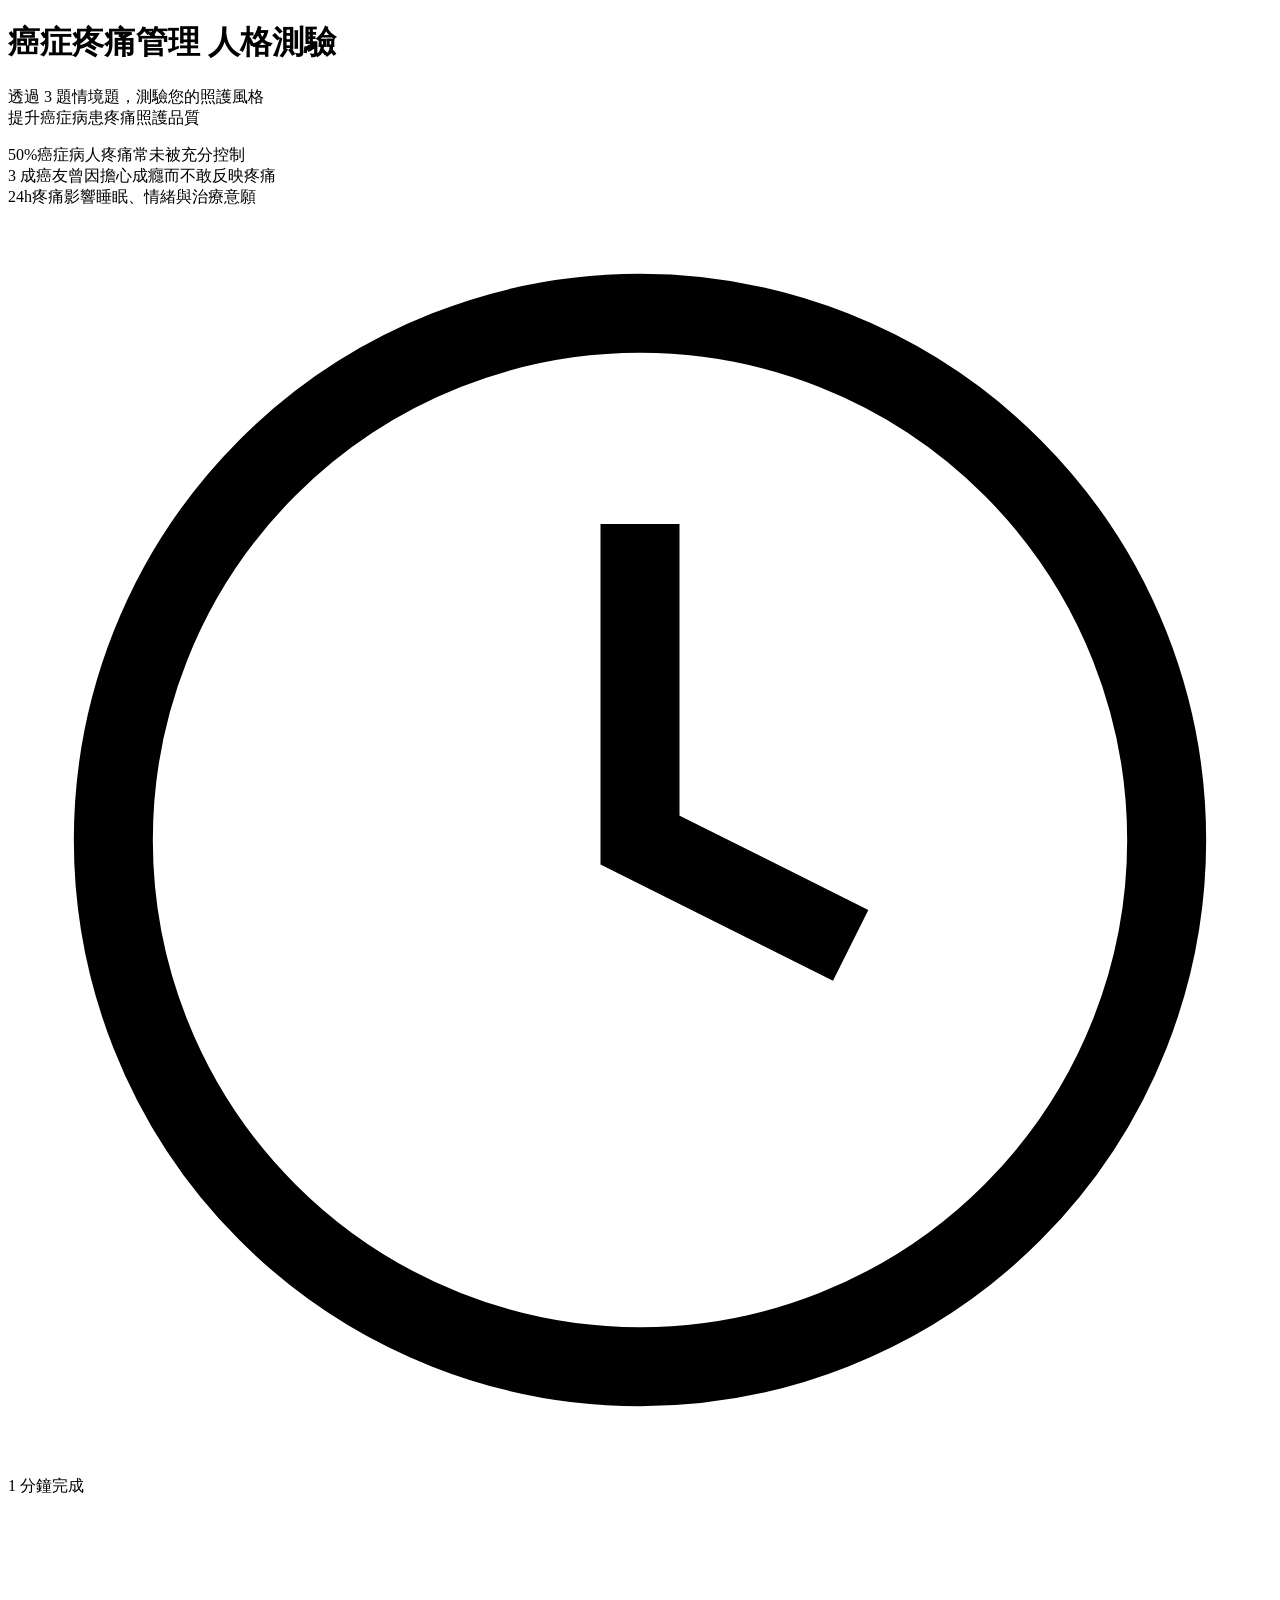
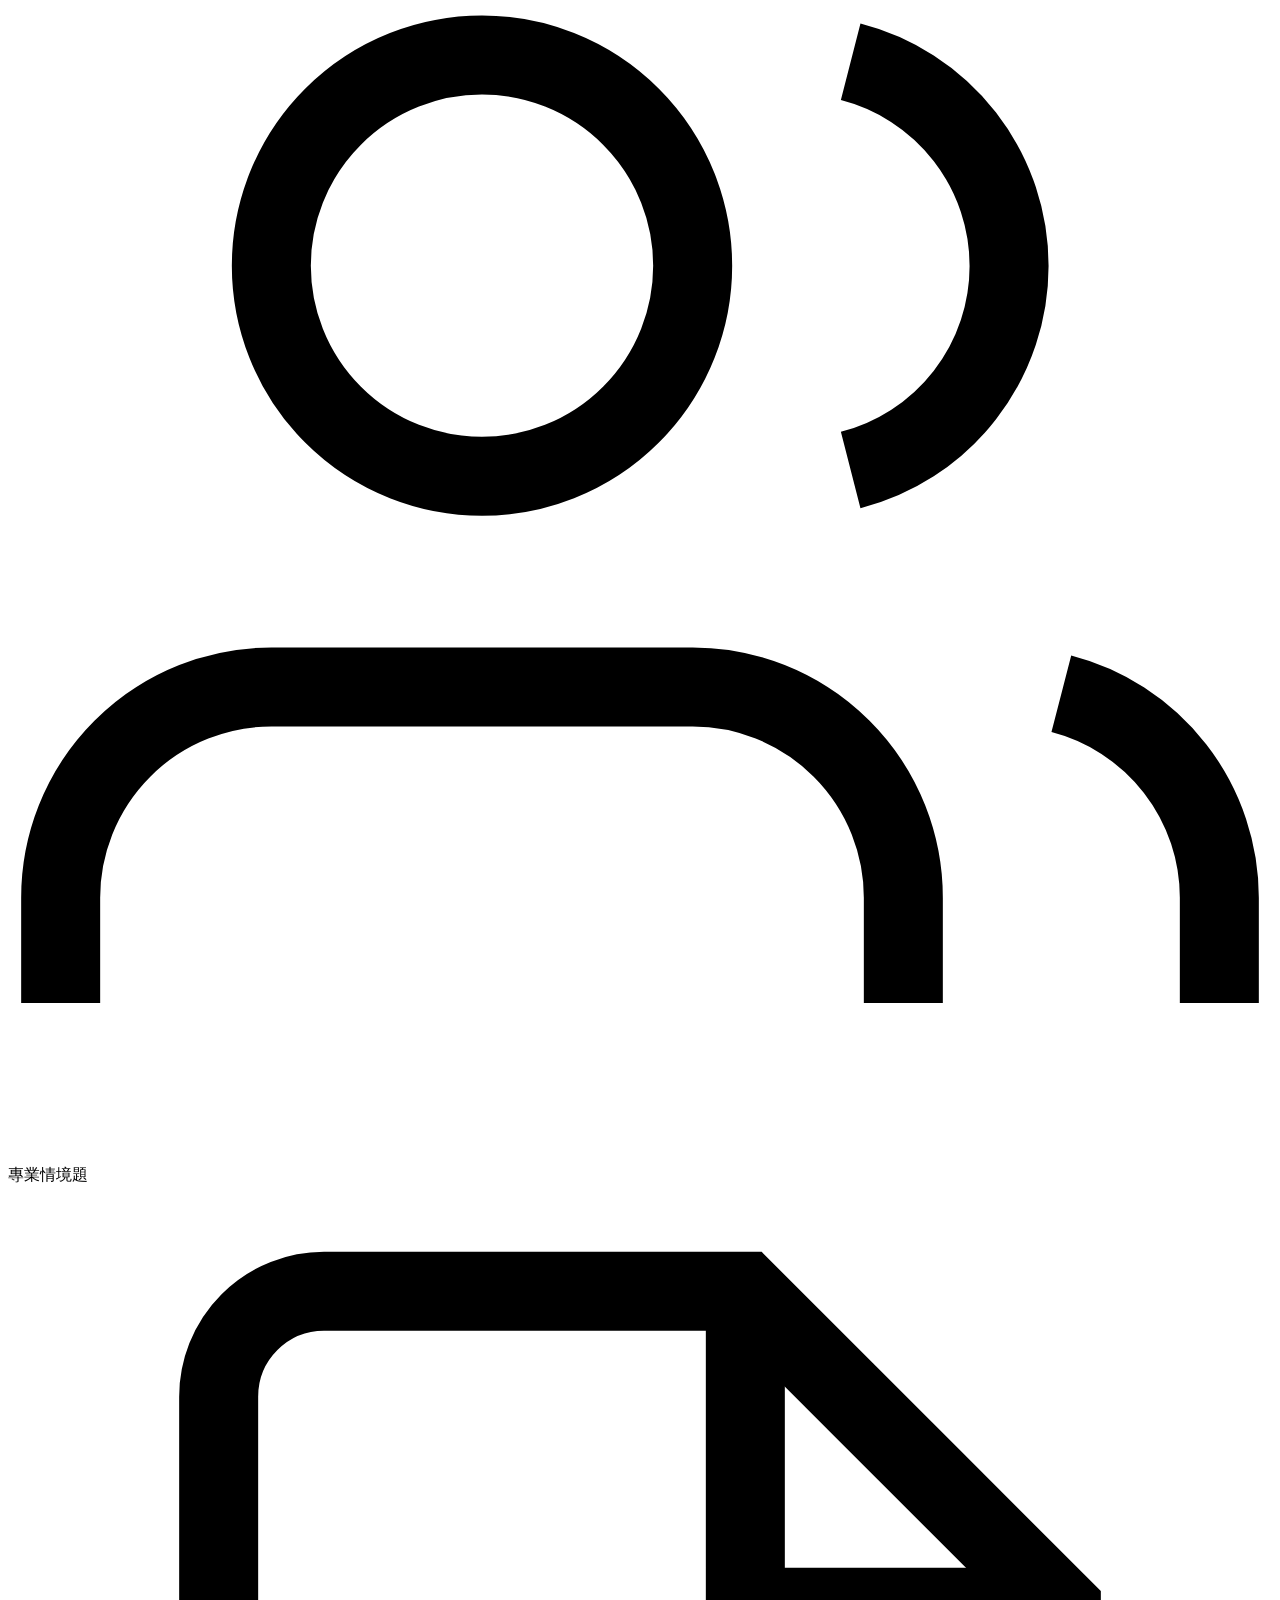
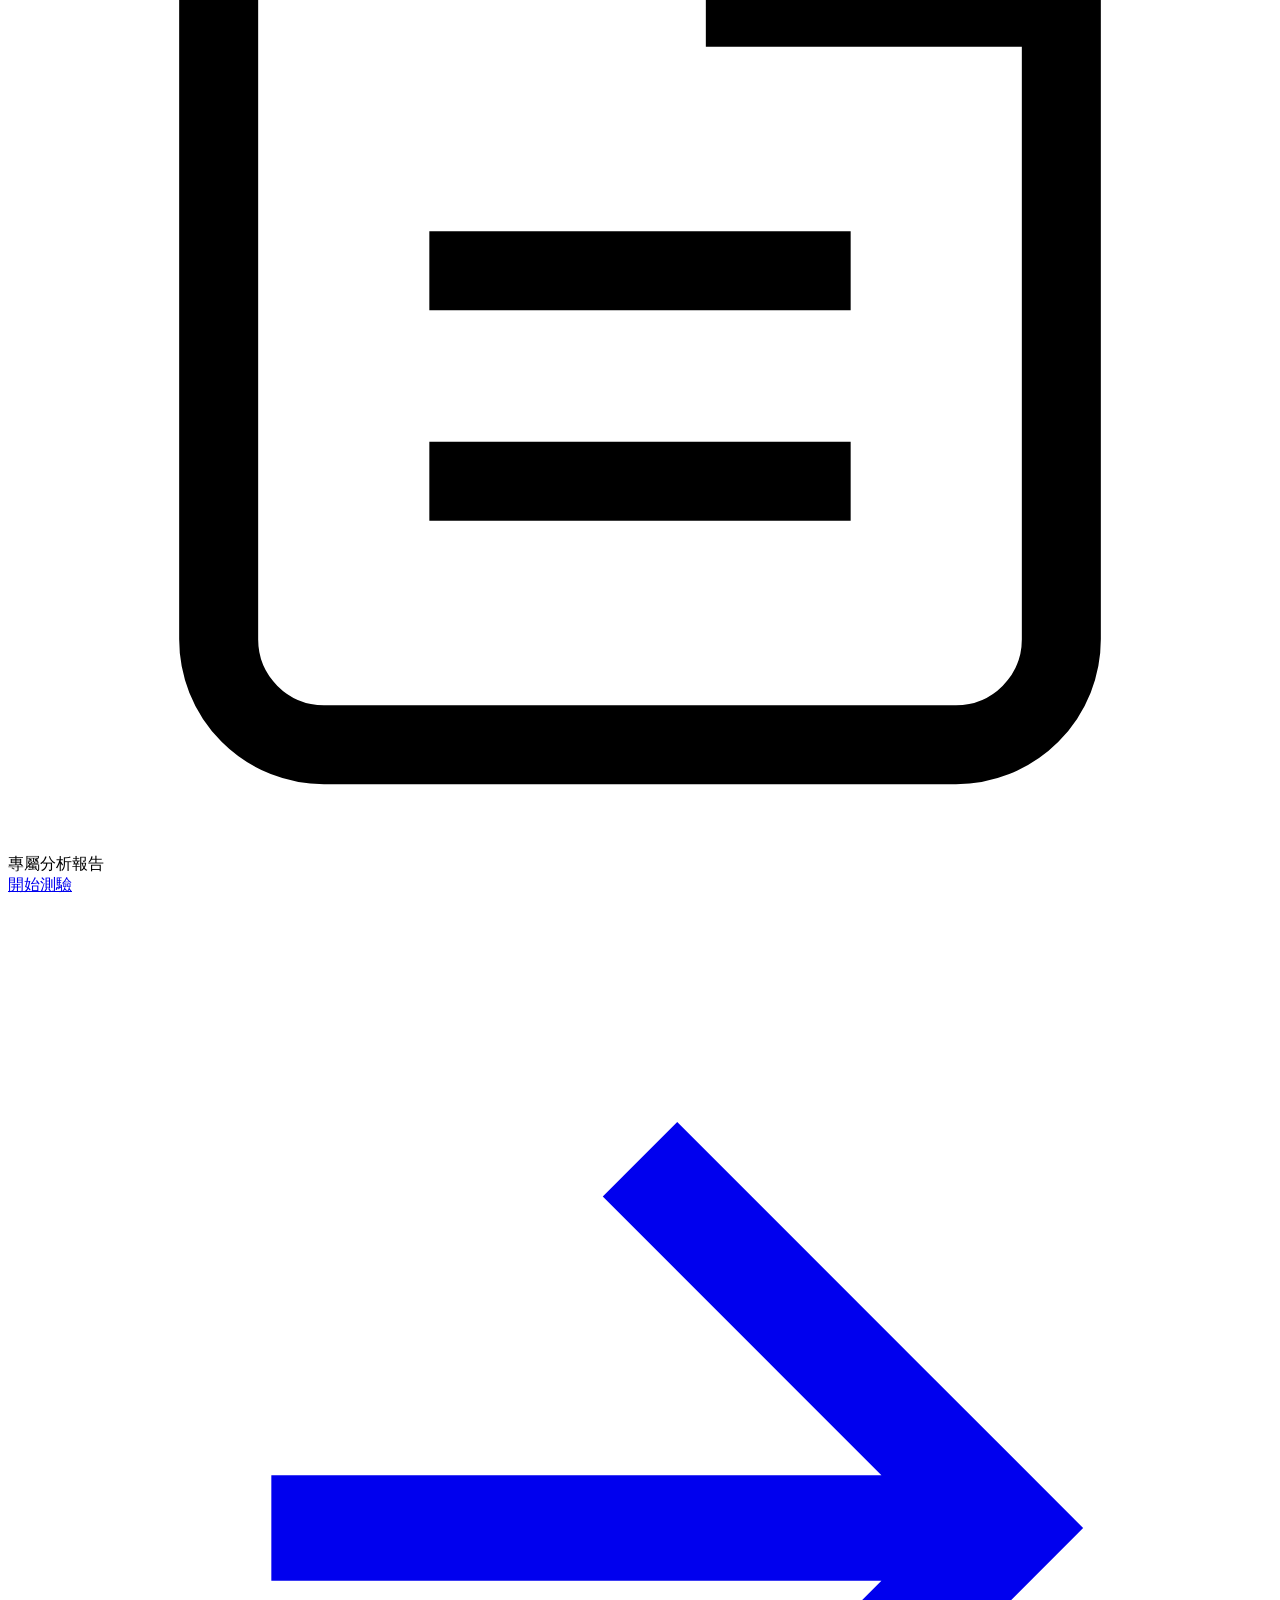
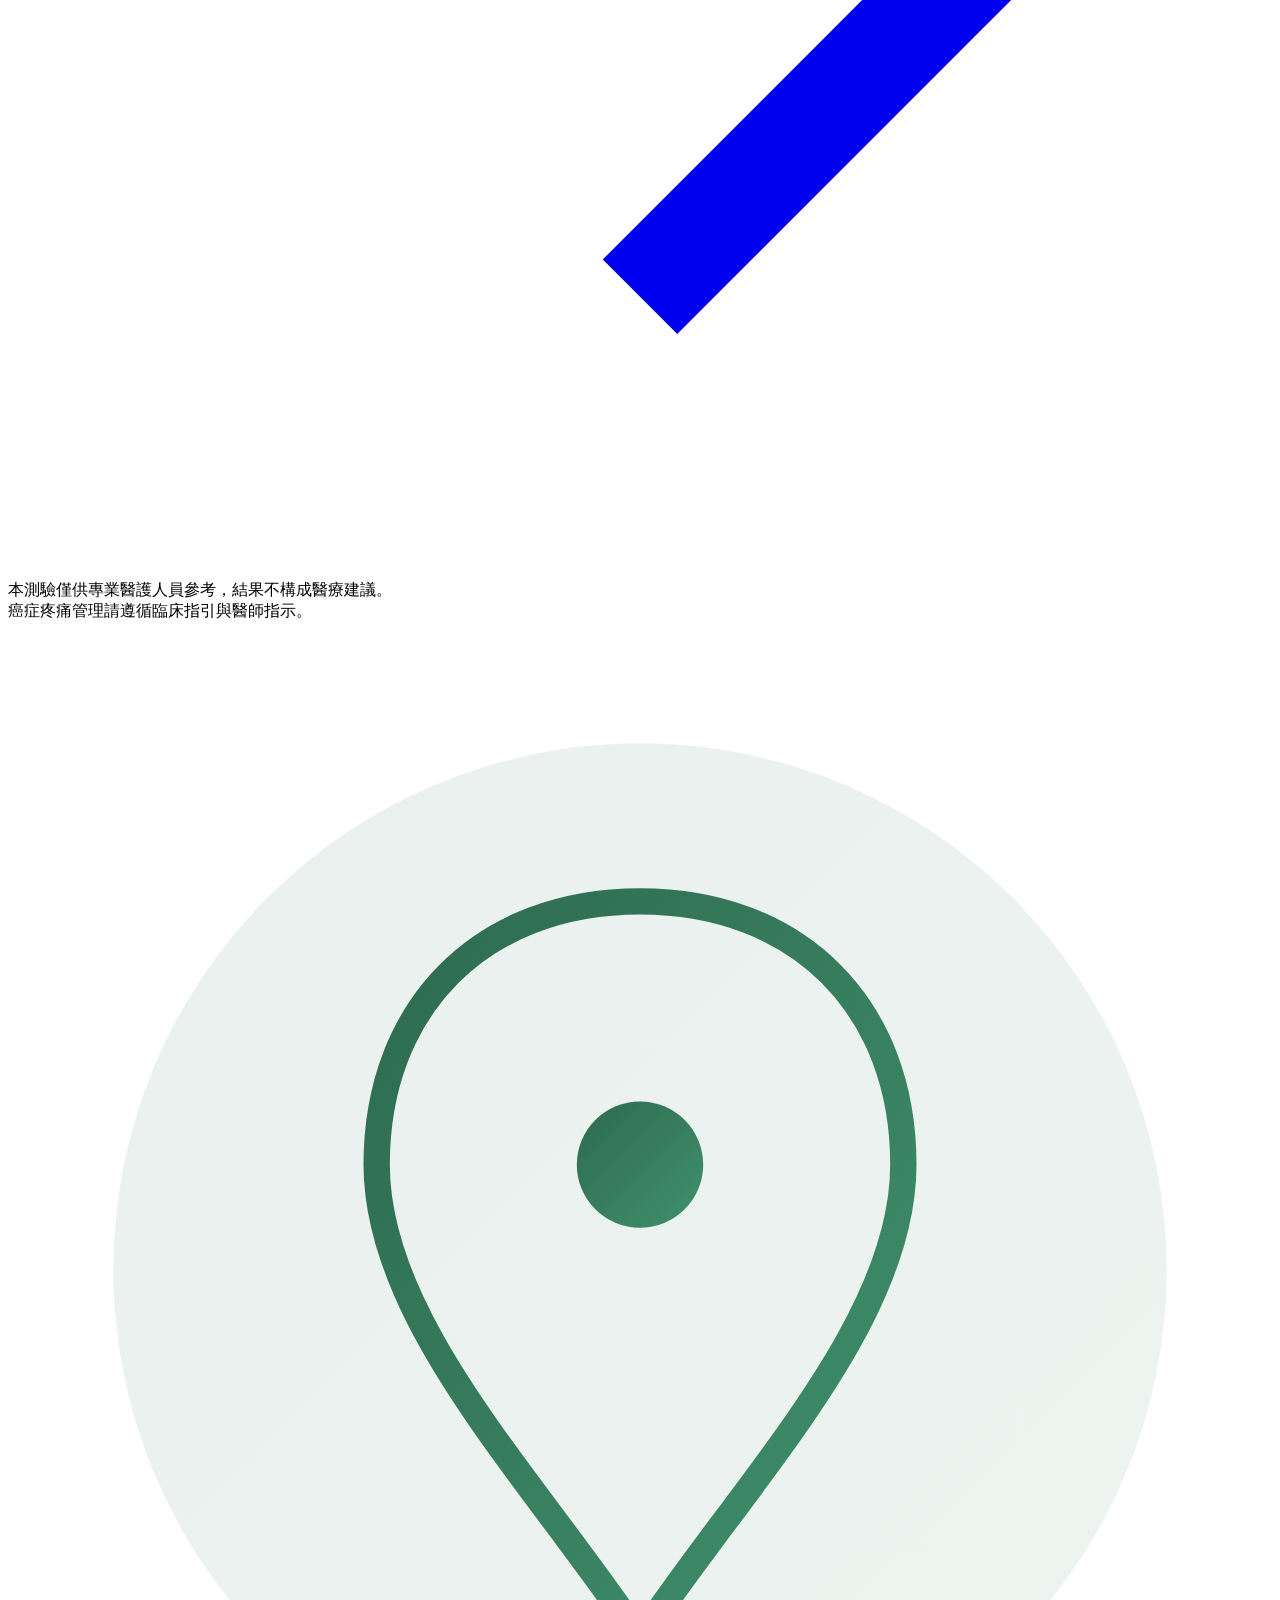
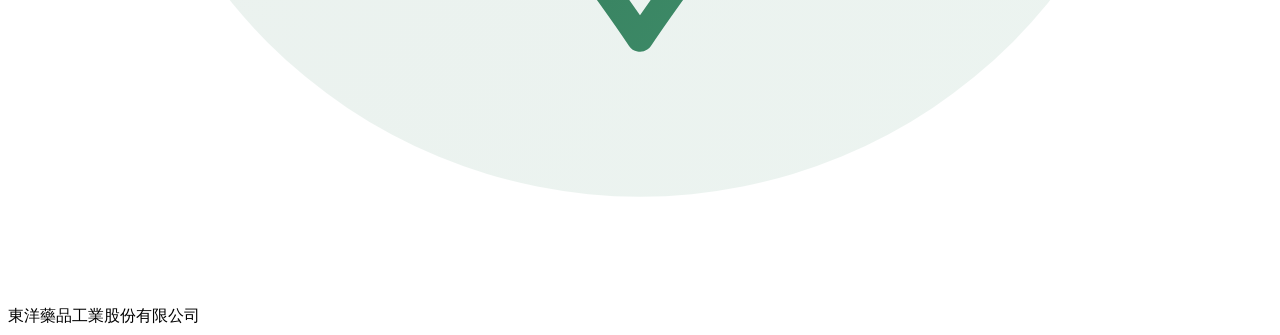
==== index.html @ be7bd8f6 "add index.html" ====
<!DOCTYPE html>
<html lang="zh-TW">
<head>
  <meta charset="UTF-8">
  <meta name="viewport" content="width=device-width, initial-scale=1.0">
  <meta name="description" content="醫護人員癌症疼痛管理人格測驗 - 了解您的照護風格，提升癌症病患疼痛照護品質">
  <title>Painkyl | 醫護癌症疼痛管理人格測驗</title>
  <link rel="preconnect" href="https://fonts.googleapis.com">
  <link rel="preconnect" href="https://fonts.gstatic.com" crossorigin>
  <link href="https://fonts.googleapis.com/css2?family=Noto+Sans+TC:wght@300;400;500;700;900&display=swap" rel="stylesheet">
  <link rel="stylesheet" href="css/main.css">
</head>
<body data-page="home">
  <main class="page home-page">
    <div class="page-container">
      <header class="page-header"></header>

      <div class="hero">
        <h1 class="hero-title">
          <span class="title-line">癌症疼痛管理</span>
          <span class="title-line title-accent">人格測驗</span>
        </h1>
        <p class="hero-subtitle">透過 3 題情境題，測驗您的照護風格<br>提升癌症病患疼痛照護品質</p>

        <div class="pain-facts">
          <div class="fact-item"><span class="fact-stat">50%</span><span class="fact-desc">癌症病人疼痛常未被充分控制</span></div>
          <div class="fact-item"><span class="fact-stat">3 成</span><span class="fact-desc">癌友曾因擔心成癮而不敢反映疼痛</span></div>
          <div class="fact-item"><span class="fact-stat">24h</span><span class="fact-desc">疼痛影響睡眠、情緒與治療意願</span></div>
        </div>

        <div class="start-features">
          <div class="feature-item">
            <span class="feature-icon"><svg viewBox="0 0 24 24" fill="none" stroke="currentColor" stroke-width="1.5"><circle cx="12" cy="12" r="10"/><polyline points="12 6 12 12 16 14"/></svg></span>
            <span>1 分鐘完成</span>
          </div>
          <div class="feature-item">
            <span class="feature-icon"><svg viewBox="0 0 24 24" fill="none" stroke="currentColor" stroke-width="1.5"><path d="M17 21v-2a4 4 0 0 0-4-4H5a4 4 0 0 0-4 4v2"/><circle cx="9" cy="7" r="4"/><path d="M23 21v-2a4 4 0 0 0-3-3.87M16 3.13a4 4 0 0 1 0 7.75"/></svg></span>
            <span>專業情境題</span>
          </div>
          <div class="feature-item">
            <span class="feature-icon"><svg viewBox="0 0 24 24" fill="none" stroke="currentColor" stroke-width="1.5"><path d="M14 2H6a2 2 0 0 0-2 2v16a2 2 0 0 0 2 2h12a2 2 0 0 0 2-2V8z"/><polyline points="14 2 14 8 20 8"/><line x1="16" y1="13" x2="8" y2="13"/><line x1="16" y1="17" x2="8" y2="17"/></svg></span>
            <span>專屬分析報告</span>
          </div>
        </div>

        <a class="btn btn-primary btn-lg btn-hero" href="quiz1.html">
          <span>開始測驗</span>
          <svg class="btn-arrow" viewBox="0 0 24 24" fill="none" stroke="currentColor" stroke-width="2"><path d="M5 12h14M12 5l7 7-7 7"/></svg>
        </a>

        <p class="start-disclaimer">
          本測驗僅供專業醫護人員參考，結果不構成醫療建議。<br>
          癌症疼痛管理請遵循臨床指引與醫師指示。
        </p>
      </div>

      <footer class="page-footer">
        <div class="footer-brand">
          <svg class="footer-logo" viewBox="0 0 120 120" aria-hidden="true">
            <defs><linearGradient id="fg" x1="0%" y1="0%" x2="100%" y2="100%"><stop offset="0%" stop-color="#2D6A4F"/><stop offset="100%" stop-color="#40916C"/></linearGradient></defs>
            <circle cx="60" cy="60" r="50" fill="url(#fg)" opacity="0.1"/>
            <path d="M60 25 C45 25 35 35 35 50 C35 65 50 80 60 95 C70 80 85 65 85 50 C85 35 75 25 60 25 Z" fill="none" stroke="url(#fg)" stroke-width="2.5" stroke-linecap="round" stroke-linejoin="round"/>
            <circle cx="60" cy="50" r="6" fill="url(#fg)"/>
          </svg>
          <span>東洋藥品工業股份有限公司</span>
        </div>
      </footer>
    </div>
  </main>
  <script type="module" src="js/home.js"></script>
</body>
</html>
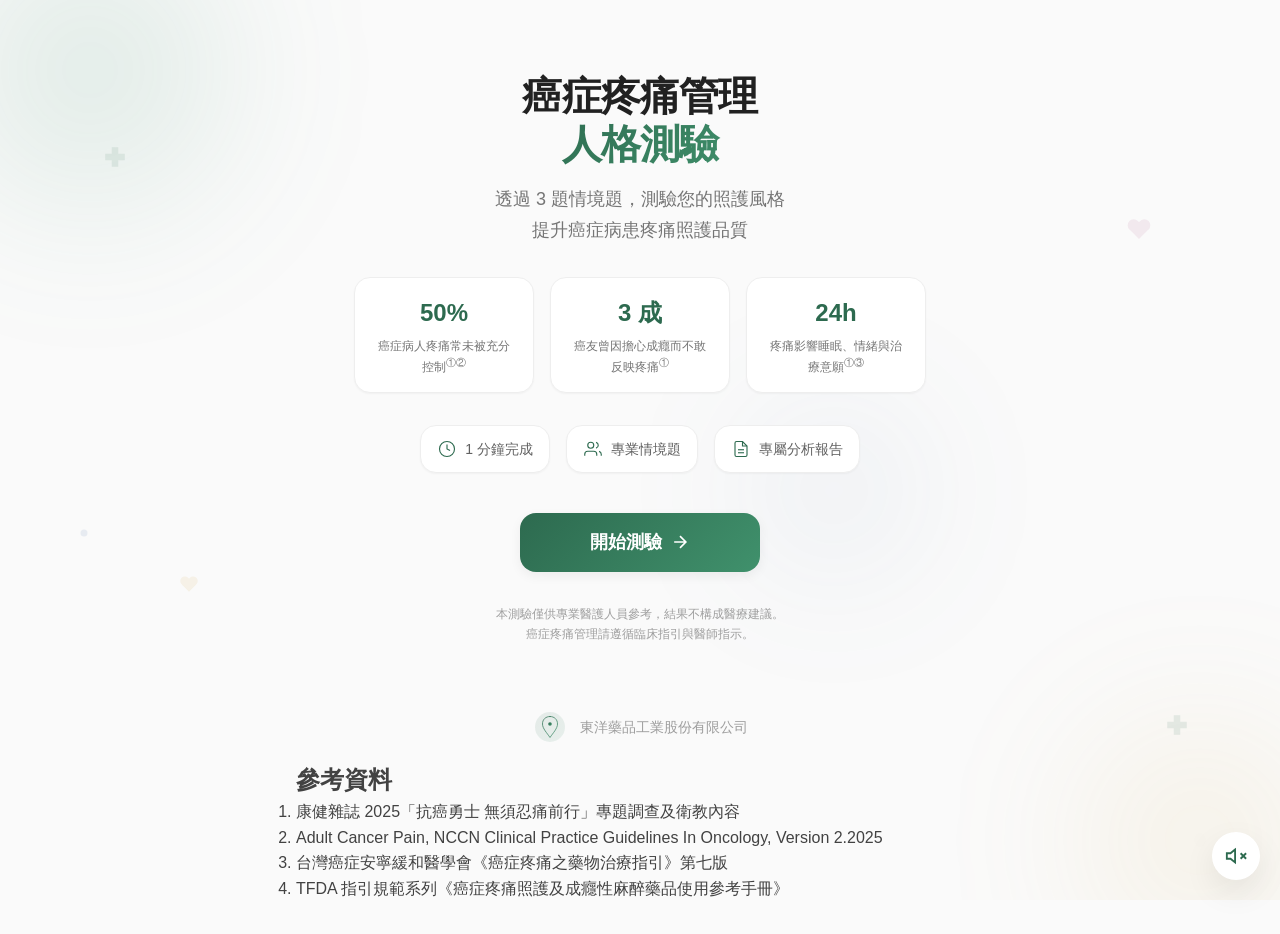
==== commit a715f914: "Q1/Q2 copy + references" ====
--- a/index.html
+++ b/index.html
@@ -23,9 +23,9 @@
         <p class="hero-subtitle">透過 3 題情境題，測驗您的照護風格<br>提升癌症病患疼痛照護品質</p>
 
         <div class="pain-facts">
-          <div class="fact-item"><span class="fact-stat">50%</span><span class="fact-desc">癌症病人疼痛常未被充分控制</span></div>
-          <div class="fact-item"><span class="fact-stat">3 成</span><span class="fact-desc">癌友曾因擔心成癮而不敢反映疼痛</span></div>
-          <div class="fact-item"><span class="fact-stat">24h</span><span class="fact-desc">疼痛影響睡眠、情緒與治療意願</span></div>
+          <div class="fact-item"><span class="fact-stat">50%</span><span class="fact-desc">癌症病人疼痛常未被充分控制<sup class="ref-mark">①②</sup></span></div>
+          <div class="fact-item"><span class="fact-stat">3 成</span><span class="fact-desc">癌友曾因擔心成癮而不敢反映疼痛<sup class="ref-mark">①</sup></span></div>
+          <div class="fact-item"><span class="fact-stat">24h</span><span class="fact-desc">疼痛影響睡眠、情緒與治療意願<sup class="ref-mark">①③</sup></span></div>
         </div>
 
         <div class="start-features">
@@ -65,6 +65,16 @@
           <span>東洋藥品工業股份有限公司</span>
         </div>
       </footer>
+
+      <section class="references-section">
+        <h2 class="references-title">參考資料</h2>
+        <ol class="references-list">
+          <li>康健雜誌 2025「抗癌勇士 無須忍痛前行」專題調查及衛教內容</li>
+          <li>Adult Cancer Pain, NCCN Clinical Practice Guidelines In Oncology, Version 2.2025</li>
+          <li>台灣癌症安寧緩和醫學會《癌症疼痛之藥物治療指引》第七版</li>
+          <li>TFDA 指引規範系列《癌症疼痛照護及成癮性麻醉藥品使用參考手冊》</li>
+        </ol>
+      </section>
     </div>
   </main>
   <script type="module" src="js/home.js"></script>
--- a/css/main.css
+++ b/css/main.css
@@ -0,0 +1,1162 @@
+:root {
+  --color-primary: #2D6A4F;
+  --color-primary-light: #40916C;
+  --color-primary-dark: #1B4D3E;
+  --color-primary-bg: #E8F5EE;
+  --color-accent: #D4A843;
+  --color-white: #FFFFFF;
+  --color-gray-50: #FAFAFA;
+  --color-gray-100: #F5F5F5;
+  --color-gray-200: #EEEEEE;
+  --color-gray-300: #E0E0E0;
+  --color-gray-400: #BDBDBD;
+  --color-gray-500: #9E9E9E;
+  --color-gray-600: #757575;
+  --color-gray-700: #616161;
+  --color-gray-800: #424242;
+  --color-gray-900: #212121;
+
+  --font-family: 'Noto Sans TC', -apple-system, BlinkMacSystemFont, 'Segoe UI', Roboto, sans-serif;
+  --font-size-xs: 0.75rem;
+  --font-size-sm: 0.875rem;
+  --font-size-base: 1rem;
+  --font-size-lg: 1.125rem;
+  --font-size-xl: 1.25rem;
+  --font-size-2xl: 1.5rem;
+  --font-size-3xl: 2rem;
+  --font-size-4xl: 2.5rem;
+
+  --spacing-1: 0.25rem;
+  --spacing-2: 0.5rem;
+  --spacing-3: 0.75rem;
+  --spacing-4: 1rem;
+  --spacing-5: 1.25rem;
+  --spacing-6: 1.5rem;
+  --spacing-8: 2rem;
+  --spacing-10: 2.5rem;
+  --spacing-12: 3rem;
+  --spacing-16: 4rem;
+
+  --radius-sm: 6px;
+  --radius-md: 10px;
+  --radius-lg: 16px;
+  --radius-xl: 24px;
+  --radius-full: 9999px;
+
+  --shadow-sm: 0 1px 2px rgba(0, 0, 0, 0.04);
+  --shadow-md: 0 4px 12px rgba(0, 0, 0, 0.06);
+  --shadow-lg: 0 12px 32px rgba(0, 0, 0, 0.08);
+
+  --transition-fast: 150ms ease;
+  --transition-base: 250ms ease;
+
+  --container-max: 720px;
+}
+
+*, *::before, *::after {
+  box-sizing: border-box;
+  margin: 0;
+  padding: 0;
+}
+
+html {
+  font-size: 16px;
+  -webkit-font-smoothing: antialiased;
+  scroll-behavior: smooth;
+}
+
+body {
+  font-family: var(--font-family);
+  font-size: var(--font-size-base);
+  line-height: 1.6;
+  color: var(--color-gray-800);
+  background-color: var(--color-gray-50);
+  min-height: 100vh;
+}
+
+.page {
+  min-height: 100vh;
+  display: flex;
+  flex-direction: column;
+  animation: pageIn 450ms ease both;
+  position: relative;
+  z-index: 1;
+}
+
+.bg-decor {
+  position: fixed;
+  inset: 0;
+  z-index: 0;
+  pointer-events: none;
+  overflow: hidden;
+}
+
+.blob {
+  position: absolute;
+  border-radius: 50%;
+  filter: blur(70px);
+  opacity: 0.5;
+}
+
+.blob-1 {
+  width: 420px;
+  height: 420px;
+  top: -140px;
+  left: -120px;
+  background: radial-gradient(circle, rgba(64, 145, 108, 0.35), transparent 70%);
+  animation: drift1 22s ease-in-out infinite alternate;
+}
+
+.blob-2 {
+  width: 360px;
+  height: 360px;
+  bottom: -120px;
+  right: -100px;
+  background: radial-gradient(circle, rgba(212, 168, 67, 0.28), transparent 70%);
+  animation: drift2 26s ease-in-out infinite alternate;
+}
+
+.blob-3 {
+  width: 260px;
+  height: 260px;
+  top: 40%;
+  left: 55%;
+  background: radial-gradient(circle, rgba(74, 111, 165, 0.22), transparent 70%);
+  animation: drift3 30s ease-in-out infinite alternate;
+}
+
+@keyframes drift1 {
+  to { transform: translate(60px, 40px) scale(1.08); }
+}
+
+@keyframes drift2 {
+  to { transform: translate(-50px, -50px) scale(1.12); }
+}
+
+@keyframes drift3 {
+  to { transform: translate(-70px, 30px) scale(0.92); }
+}
+
+.float-icon {
+  position: absolute;
+  color: var(--color-primary);
+  opacity: 0.1;
+  width: 26px;
+  height: 26px;
+  animation: floaty 9s ease-in-out infinite;
+}
+
+.float-icon svg {
+  width: 100%;
+  height: 100%;
+}
+
+.fi-1 { top: 16%; left: 8%; animation-delay: 0s; }
+.fi-2 { top: 24%; right: 10%; animation-delay: -2s; color: #B0578D; }
+.fi-3 { top: 58%; left: 6%; animation-delay: -4s; color: #4A6FA5; width: 14px; height: 14px; }
+.fi-4 { bottom: 18%; right: 7%; animation-delay: -6s; }
+.fi-5 { bottom: 34%; left: 14%; animation-delay: -3s; color: #D4A843; width: 20px; height: 20px; }
+
+@keyframes floaty {
+  0%, 100% { transform: translateY(0) rotate(0deg); }
+  50% { transform: translateY(-22px) rotate(10deg); }
+}
+
+.music-toggle {
+  position: fixed;
+  bottom: 20px;
+  right: 20px;
+  z-index: 60;
+  width: 48px;
+  height: 48px;
+  border-radius: 50%;
+  border: none;
+  background: var(--color-white);
+  color: var(--color-primary);
+  box-shadow: var(--shadow-lg);
+  cursor: pointer;
+  display: flex;
+  align-items: center;
+  justify-content: center;
+  transition: transform var(--transition-fast);
+}
+
+.music-toggle:hover {
+  transform: scale(1.08);
+}
+
+.music-toggle svg {
+  width: 22px;
+  height: 22px;
+}
+
+.music-toggle.playing::after {
+  content: '';
+  position: absolute;
+  inset: -4px;
+  border-radius: 50%;
+  border: 2px solid var(--color-primary-light);
+  animation: pulseRing 2s ease-out infinite;
+}
+
+@keyframes pulseRing {
+  0% { transform: scale(0.9); opacity: 0.8; }
+  100% { transform: scale(1.45); opacity: 0; }
+}
+
+.reveal {
+  opacity: 0;
+  transform: translateY(24px);
+  transition: opacity 600ms ease, transform 600ms ease;
+}
+
+.reveal.revealed {
+  opacity: 1;
+  transform: translateY(0);
+}
+
+.option-label.pop {
+  animation: popScale 300ms ease;
+}
+
+@keyframes popScale {
+  0% { transform: scale(1); }
+  45% { transform: scale(1.02); }
+  100% { transform: scale(1); }
+}
+
+.result-card.visible {
+  animation: charRise 700ms cubic-bezier(0.22, 1, 0.36, 1) both;
+}
+
+@keyframes charRise {
+  from { opacity: 0; transform: translateY(36px) scale(0.96); }
+  to { opacity: 1; transform: translateY(0) scale(1); }
+}
+
+.confetti-canvas {
+  position: fixed;
+  inset: 0;
+  z-index: 80;
+  pointer-events: none;
+}
+
+@keyframes pageIn {
+  from { opacity: 0; transform: translateY(14px); }
+  to { opacity: 1; transform: translateY(0); }
+}
+
+.page-container {
+  flex: 1;
+  display: flex;
+  flex-direction: column;
+  max-width: var(--container-max);
+  width: 100%;
+  margin: 0 auto;
+  padding: var(--spacing-6) var(--spacing-4) var(--spacing-8);
+}
+
+.page-header {
+  padding: var(--spacing-2) 0;
+}
+
+.page-footer {
+  padding: var(--spacing-8) var(--spacing-2) var(--spacing-4);
+  text-align: center;
+}
+
+.brand-badge {
+  display: inline-flex;
+  align-items: center;
+  gap: var(--spacing-2);
+  padding: var(--spacing-2) var(--spacing-3);
+  background: var(--color-primary-bg);
+  border-radius: var(--radius-full);
+  font-size: var(--font-size-sm);
+  font-weight: 500;
+  color: var(--color-primary);
+}
+
+.badge-icon {
+  display: flex;
+  align-items: center;
+  justify-content: center;
+  width: 28px;
+  height: 28px;
+  background: linear-gradient(135deg, var(--color-primary), var(--color-primary-light));
+  border-radius: var(--radius-md);
+  color: var(--color-white);
+}
+
+.badge-icon svg {
+  width: 16px;
+  height: 16px;
+}
+
+.hero {
+  flex: 1;
+  display: flex;
+  flex-direction: column;
+  align-items: center;
+  justify-content: center;
+  text-align: center;
+  padding: var(--spacing-8) 0;
+}
+
+.hero-title {
+  font-size: clamp(var(--font-size-3xl), 6vw, var(--font-size-4xl));
+  font-weight: 700;
+  line-height: 1.2;
+  letter-spacing: -0.02em;
+  color: var(--color-gray-900);
+  margin-bottom: var(--spacing-4);
+}
+
+.title-line {
+  display: block;
+}
+
+.title-accent {
+  background: linear-gradient(135deg, var(--color-primary), var(--color-primary-light));
+  -webkit-background-clip: text;
+  -webkit-text-fill-color: transparent;
+  background-clip: text;
+}
+
+.hero-subtitle {
+  font-size: var(--font-size-lg);
+  color: var(--color-gray-600);
+  line-height: 1.7;
+  margin-bottom: var(--spacing-8);
+  max-width: 420px;
+}
+
+.pain-facts {
+  display: flex;
+  gap: var(--spacing-4);
+  justify-content: center;
+  flex-wrap: wrap;
+  margin-bottom: var(--spacing-8);
+  width: 100%;
+}
+
+.fact-item {
+  display: flex;
+  flex-direction: column;
+  align-items: center;
+  gap: var(--spacing-1);
+  padding: var(--spacing-4) var(--spacing-5);
+  background: var(--color-white);
+  border: 1px solid var(--color-gray-200);
+  border-radius: var(--radius-lg);
+  box-shadow: var(--shadow-sm);
+  min-width: 130px;
+  flex: 1;
+  max-width: 180px;
+}
+
+.fact-stat {
+  font-size: var(--font-size-2xl);
+  font-weight: 700;
+  color: var(--color-primary);
+}
+
+.fact-desc {
+  font-size: var(--font-size-xs);
+  color: var(--color-gray-600);
+  text-align: center;
+  line-height: 1.5;
+}
+
+.start-features {
+  display: flex;
+  gap: var(--spacing-4);
+  margin-bottom: var(--spacing-10);
+  flex-wrap: wrap;
+  justify-content: center;
+}
+
+.feature-item {
+  display: flex;
+  align-items: center;
+  gap: var(--spacing-2);
+  padding: var(--spacing-3) var(--spacing-4);
+  background: var(--color-white);
+  border: 1px solid var(--color-gray-200);
+  border-radius: var(--radius-lg);
+  font-size: var(--font-size-sm);
+  color: var(--color-gray-700);
+  font-weight: 500;
+  box-shadow: var(--shadow-sm);
+}
+
+.feature-icon {
+  display: flex;
+  align-items: center;
+  justify-content: center;
+  width: 20px;
+  height: 20px;
+  color: var(--color-primary);
+}
+
+.feature-icon svg {
+  width: 18px;
+  height: 18px;
+}
+
+.btn {
+  display: inline-flex;
+  align-items: center;
+  justify-content: center;
+  gap: var(--spacing-2);
+  padding: var(--spacing-3) var(--spacing-6);
+  font-family: inherit;
+  font-size: var(--font-size-base);
+  font-weight: 600;
+  line-height: 1.5;
+  border: none;
+  border-radius: var(--radius-lg);
+  cursor: pointer;
+  transition: all var(--transition-fast);
+  text-decoration: none;
+  white-space: nowrap;
+}
+
+.btn:disabled {
+  opacity: 0.45;
+  cursor: not-allowed;
+}
+
+.btn svg {
+  width: 20px;
+  height: 20px;
+  flex-shrink: 0;
+}
+
+.btn-primary {
+  background: linear-gradient(135deg, var(--color-primary), var(--color-primary-light));
+  color: var(--color-white);
+  box-shadow: var(--shadow-md);
+}
+
+.btn-primary:not(:disabled):hover {
+  transform: translateY(-1px);
+  box-shadow: var(--shadow-lg);
+}
+
+.btn-primary:not(:disabled):active {
+  transform: translateY(0);
+}
+
+.btn-secondary {
+  background: var(--color-white);
+  color: var(--color-gray-700);
+  border: 1px solid var(--color-gray-300);
+  box-shadow: var(--shadow-sm);
+}
+
+.btn-secondary:hover {
+  background: var(--color-gray-50);
+  border-color: var(--color-gray-400);
+}
+
+.btn-outline {
+  background: transparent;
+  color: var(--color-primary);
+  border: 2px solid var(--color-primary);
+}
+
+.btn-outline:hover {
+  background: var(--color-primary-bg);
+}
+
+.btn-lg {
+  padding: var(--spacing-4) var(--spacing-8);
+  font-size: var(--font-size-lg);
+}
+
+.btn-hero {
+  min-width: 240px;
+  animation: breathe 2.5s ease-in-out infinite;
+}
+
+@keyframes breathe {
+  0%, 100% { box-shadow: 0 4px 14px rgba(45, 106, 79, 0.25); }
+  50% { box-shadow: 0 8px 26px rgba(45, 106, 79, 0.4); }
+}
+
+.start-disclaimer {
+  margin-top: var(--spacing-8);
+  font-size: var(--font-size-xs);
+  color: var(--color-gray-500);
+  line-height: 1.7;
+}
+
+.footer-brand {
+  display: flex;
+  align-items: center;
+  justify-content: center;
+  gap: var(--spacing-3);
+  color: var(--color-gray-500);
+  font-size: var(--font-size-sm);
+}
+
+.footer-logo {
+  width: 36px;
+  height: 36px;
+}
+
+.footer-disclaimer {
+  margin-top: var(--spacing-4);
+  font-size: var(--font-size-xs);
+  color: var(--color-gray-400);
+  line-height: 1.7;
+}
+
+.progress-indicator {
+  display: flex;
+  flex-direction: column;
+  gap: var(--spacing-3);
+}
+
+.progress-steps {
+  display: flex;
+  justify-content: center;
+  gap: var(--spacing-4);
+}
+
+.step {
+  display: flex;
+  align-items: center;
+  justify-content: center;
+  width: 36px;
+  height: 36px;
+  border-radius: var(--radius-full);
+  background: var(--color-gray-200);
+  color: var(--color-gray-500);
+  font-weight: 600;
+  font-size: var(--font-size-sm);
+  transition: all var(--transition-base);
+}
+
+.step.active {
+  background: linear-gradient(135deg, var(--color-primary), var(--color-primary-light));
+  color: var(--color-white);
+  box-shadow: var(--shadow-md);
+}
+
+.step.done {
+  background: var(--color-primary-bg);
+  color: var(--color-primary);
+}
+
+.progress-bar {
+  height: 4px;
+  background: var(--color-gray-200);
+  border-radius: var(--radius-full);
+  overflow: hidden;
+  max-width: 320px;
+  margin: 0 auto;
+  width: 100%;
+}
+
+.progress-fill {
+  height: 100%;
+  background: linear-gradient(90deg, var(--color-primary), var(--color-primary-light));
+  border-radius: var(--radius-full);
+  transition: width var(--transition-base);
+}
+
+.question-content {
+  flex: 1;
+  display: flex;
+  flex-direction: column;
+  justify-content: center;
+  padding: var(--spacing-4) 0;
+}
+
+.question-card {
+  background: var(--color-white);
+  border-radius: var(--radius-xl);
+  padding: var(--spacing-8);
+  box-shadow: var(--shadow-lg);
+  border: 1px solid var(--color-gray-100);
+}
+
+.question-header {
+  margin-bottom: var(--spacing-6);
+}
+
+.question-number {
+  display: inline-block;
+  font-size: var(--font-size-sm);
+  font-weight: 600;
+  color: var(--color-primary);
+  letter-spacing: 0.08em;
+  margin-bottom: var(--spacing-2);
+}
+
+.question-title {
+  font-size: var(--font-size-2xl);
+  font-weight: 700;
+  color: var(--color-gray-900);
+  line-height: 1.3;
+}
+
+.question-scenario {
+  padding: var(--spacing-6);
+  background: var(--color-gray-50);
+  border-radius: var(--radius-lg);
+  border-left: 4px solid var(--color-primary);
+  margin-bottom: var(--spacing-3);
+  font-size: var(--font-size-lg);
+  line-height: 1.8;
+  color: var(--color-gray-700);
+}
+
+.question-hint {
+  font-size: var(--font-size-xs);
+  color: var(--color-gray-500);
+  margin: calc(-1 * var(--spacing-2)) var(--spacing-2) var(--spacing-8);
+}
+
+.options-container {
+  display: flex;
+  flex-direction: column;
+  gap: var(--spacing-3);
+}
+
+.option-input {
+  position: absolute;
+  opacity: 0;
+  width: 0;
+  height: 0;
+}
+
+.option-label {
+  display: flex;
+  align-items: flex-start;
+  gap: var(--spacing-4);
+  padding: var(--spacing-5) var(--spacing-6);
+  background: var(--color-white);
+  border: 2px solid var(--color-gray-200);
+  border-radius: var(--radius-lg);
+  cursor: pointer;
+  transition: all var(--transition-fast);
+  font-size: var(--font-size-base);
+  line-height: 1.6;
+  color: var(--color-gray-800);
+}
+
+.option-label:hover {
+  border-color: var(--color-primary);
+  background: var(--color-primary-bg);
+}
+
+.option-input:focus-visible + .option-label {
+  outline: none;
+  border-color: var(--color-primary);
+  box-shadow: 0 0 0 3px var(--color-primary-bg);
+}
+
+.option-input:checked + .option-label {
+  border-color: var(--color-primary);
+  background: var(--color-primary-bg);
+  box-shadow: 0 0 0 3px var(--color-primary-bg);
+}
+
+.option-radio {
+  display: flex;
+  align-items: center;
+  justify-content: center;
+  width: 24px;
+  height: 24px;
+  border: 2px solid var(--color-gray-300);
+  border-radius: var(--radius-full);
+  flex-shrink: 0;
+  margin-top: 2px;
+  transition: all var(--transition-fast);
+}
+
+.option-input:checked + .option-label .option-radio {
+  border-color: var(--color-primary);
+  background: var(--color-primary);
+}
+
+.option-radio::after {
+  content: '';
+  width: 10px;
+  height: 10px;
+  border-radius: var(--radius-full);
+  background: var(--color-white);
+  opacity: 0;
+  transform: scale(0);
+  transition: all var(--transition-fast);
+}
+
+.option-input:checked + .option-label .option-radio::after {
+  opacity: 1;
+  transform: scale(1);
+}
+
+.option-text {
+  flex: 1;
+  font-weight: 500;
+}
+
+.quiz-footer {
+  display: flex;
+  justify-content: space-between;
+  gap: var(--spacing-4);
+  padding-top: var(--spacing-4);
+  margin-top: auto;
+}
+
+.result-content {
+  flex: 1;
+  display: flex;
+  flex-direction: column;
+  align-items: center;
+  padding: var(--spacing-4) var(--spacing-2);
+}
+
+.result-card {
+  display: flex;
+  flex-direction: column;
+  align-items: center;
+  text-align: center;
+  background: var(--color-white);
+  border-radius: var(--radius-xl);
+  border-top: 6px solid var(--color-primary);
+  padding: var(--spacing-10) var(--spacing-6);
+  box-shadow: var(--shadow-lg);
+  border-left: 1px solid var(--color-gray-100);
+  border-right: 1px solid var(--color-gray-100);
+  border-bottom: 1px solid var(--color-gray-100);
+  margin-bottom: var(--spacing-8);
+  width: 100%;
+  max-width: 520px;
+}
+
+.result-character {
+  width: 230px;
+  max-width: 70vw;
+  margin-bottom: var(--spacing-4);
+  filter: drop-shadow(0 10px 18px rgba(0, 0, 0, 0.08));
+}
+
+.result-character svg {
+  width: 100%;
+  height: auto;
+}
+
+.result-title {
+  font-size: var(--font-size-3xl);
+  font-weight: 700;
+  margin-bottom: var(--spacing-2);
+  line-height: 1.2;
+}
+
+.result-tagline {
+  font-size: var(--font-size-lg);
+  color: var(--color-gray-600);
+  font-weight: 500;
+  margin-bottom: var(--spacing-6);
+}
+
+.result-traits {
+  display: flex;
+  flex-wrap: wrap;
+  justify-content: center;
+  gap: var(--spacing-2);
+}
+
+.trait-tag {
+  padding: var(--spacing-1) var(--spacing-3);
+  background: var(--color-primary-bg);
+  color: var(--color-primary);
+  border-radius: var(--radius-full);
+  font-size: var(--font-size-sm);
+  font-weight: 500;
+}
+
+.result-section {
+  width: 100%;
+  max-width: 520px;
+  margin-bottom: var(--spacing-8);
+}
+
+.section-title {
+  font-size: var(--font-size-xl);
+  font-weight: 700;
+  color: var(--color-gray-900);
+  margin-bottom: var(--spacing-4);
+  padding-bottom: var(--spacing-2);
+  border-bottom: 2px solid var(--color-gray-200);
+}
+
+.analysis-content,
+.recommendation-content {
+  display: flex;
+  flex-direction: column;
+  gap: var(--spacing-4);
+}
+
+.content-item {
+  padding: var(--spacing-5);
+  background: var(--color-white);
+  border: 1px solid var(--color-gray-200);
+  border-radius: var(--radius-lg);
+  line-height: 1.75;
+  color: var(--color-gray-700);
+}
+
+.content-item strong {
+  color: var(--color-gray-900);
+}
+
+.content-item-accent {
+  border-left: 4px solid var(--color-accent);
+  background: #FDFBF5;
+}
+
+.edu-section {
+  width: 100%;
+  max-width: 520px;
+  margin-bottom: var(--spacing-8);
+  background: linear-gradient(160deg, #10382A 0%, #1B4D3E 55%, #2D6A4F 100%);
+  border-radius: var(--radius-xl);
+  padding: var(--spacing-8) var(--spacing-6);
+  color: var(--color-white);
+  box-shadow: var(--shadow-lg);
+}
+
+.edu-header {
+  text-align: center;
+  margin-bottom: var(--spacing-6);
+}
+
+.edu-brand-line {
+  display: inline-block;
+  padding: var(--spacing-1) var(--spacing-3);
+  background: rgba(255, 255, 255, 0.12);
+  border: 1px solid rgba(255, 255, 255, 0.25);
+  border-radius: var(--radius-full);
+  font-size: var(--font-size-xs);
+  letter-spacing: 0.06em;
+  margin-bottom: var(--spacing-4);
+  color: #CFE8DB;
+}
+
+.edu-title {
+  font-size: var(--font-size-2xl);
+  font-weight: 700;
+  margin-bottom: var(--spacing-3);
+}
+
+.edu-intro {
+  font-size: var(--font-size-sm);
+  line-height: 1.8;
+  color: rgba(255, 255, 255, 0.85);
+  max-width: 400px;
+  margin: 0 auto;
+}
+
+.edu-grid {
+  display: grid;
+  grid-template-columns: repeat(2, 1fr);
+  gap: var(--spacing-3);
+  margin-bottom: var(--spacing-6);
+}
+
+.edu-point {
+  background: rgba(255, 255, 255, 0.07);
+  border: 1px solid rgba(255, 255, 255, 0.14);
+  border-radius: var(--radius-lg);
+  padding: var(--spacing-4);
+}
+
+.edu-icon {
+  display: inline-flex;
+  align-items: center;
+  justify-content: center;
+  width: 34px;
+  height: 34px;
+  border-radius: var(--radius-md);
+  background: rgba(212, 168, 67, 0.18);
+  color: #E8C97C;
+  margin-bottom: var(--spacing-2);
+}
+
+.edu-icon svg {
+  width: 18px;
+  height: 18px;
+}
+
+.edu-point-title {
+  font-size: var(--font-size-base);
+  font-weight: 700;
+  margin-bottom: var(--spacing-1);
+}
+
+.edu-point-desc {
+  font-size: var(--font-size-xs);
+  line-height: 1.7;
+  color: rgba(255, 255, 255, 0.78);
+}
+
+.edu-cta {
+  text-align: center;
+  padding: var(--spacing-4);
+  background: rgba(255, 255, 255, 0.09);
+  border-radius: var(--radius-lg);
+  font-size: var(--font-size-sm);
+  font-weight: 500;
+  line-height: 1.7;
+  margin-bottom: var(--spacing-3);
+}
+
+.edu-disclaimer {
+  font-size: var(--font-size-xs);
+  color: rgba(255, 255, 255, 0.55);
+  text-align: center;
+  line-height: 1.7;
+}
+
+.result-actions {
+  display: flex;
+  flex-direction: column;
+  gap: var(--spacing-3);
+  width: 100%;
+  max-width: 340px;
+  margin-top: var(--spacing-2);
+}
+
+@media (min-width: 480px) {
+  .result-actions {
+    flex-direction: row;
+    justify-content: center;
+  }
+}
+
+@media (max-width: 480px) {
+  .page-container {
+    padding: var(--spacing-4) var(--spacing-3) var(--spacing-6);
+  }
+
+  .question-card {
+    padding: var(--spacing-6) var(--spacing-4);
+  }
+
+  .question-title {
+    font-size: var(--font-size-xl);
+  }
+
+  .question-scenario {
+    font-size: var(--font-size-base);
+    padding: var(--spacing-4);
+  }
+
+  .option-label {
+    padding: var(--spacing-4);
+    font-size: var(--font-size-sm);
+  }
+
+  .result-card {
+    padding: var(--spacing-8) var(--spacing-4);
+  }
+
+  .result-character {
+    width: 190px;
+  }
+
+  .edu-section {
+    padding: var(--spacing-6) var(--spacing-4);
+  }
+
+  .quiz-footer {
+    flex-wrap: wrap;
+  }
+
+  .quiz-footer .btn {
+    flex: 1;
+  }
+}
+
+.share-modal {
+  position: fixed;
+  inset: 0;
+  z-index: 90;
+  display: flex;
+  align-items: flex-end;
+  justify-content: center;
+}
+
+.share-modal[hidden] {
+  display: none !important;
+}
+
+.share-backdrop {
+  position: absolute;
+  inset: 0;
+  background: rgba(16, 24, 20, 0.45);
+  backdrop-filter: blur(2px);
+}
+
+.share-sheet {
+  position: relative;
+  width: 100%;
+  max-width: 420px;
+  background: var(--color-white);
+  border-radius: 24px 24px 0 0;
+  padding: var(--spacing-6) var(--spacing-6) var(--spacing-8);
+  box-shadow: var(--shadow-lg);
+  animation: sheetUp 280ms ease;
+}
+
+@media (min-width: 480px) {
+  .share-modal {
+    align-items: center;
+  }
+  .share-sheet {
+    border-radius: 24px;
+    margin: var(--spacing-4);
+  }
+}
+
+@keyframes sheetUp {
+  from { transform: translateY(20px); opacity: 0; }
+  to { transform: translateY(0); opacity: 1; }
+}
+
+.sheet-handle {
+  width: 36px;
+  height: 4px;
+  border-radius: 9999px;
+  background: var(--color-gray-300);
+  margin: 0 auto var(--spacing-4);
+}
+
+.sheet-title {
+  font-size: var(--font-size-lg);
+  font-weight: 700;
+  text-align: center;
+  margin-bottom: var(--spacing-2);
+}
+
+.share-preview {
+  font-size: var(--font-size-sm);
+  color: var(--color-gray-600);
+  text-align: center;
+  line-height: 1.6;
+  margin-bottom: var(--spacing-6);
+  padding: var(--spacing-3);
+  background: var(--color-gray-50);
+  border-radius: var(--radius-lg);
+}
+
+.share-option {
+  display: flex;
+  align-items: center;
+  gap: var(--spacing-3);
+  width: 100%;
+  padding: var(--spacing-4) var(--spacing-4);
+  border-radius: var(--radius-lg);
+  font-family: inherit;
+  font-size: var(--font-size-base);
+  font-weight: 600;
+  text-decoration: none;
+  cursor: pointer;
+  border: 1px solid var(--color-gray-200);
+  background: var(--color-white);
+  color: var(--color-gray-800);
+  margin-bottom: var(--spacing-3);
+  transition: background var(--transition-fast);
+}
+
+.share-option:hover {
+  background: var(--color-gray-50);
+}
+
+.share-line {
+  background: #06C755;
+  color: #FFFFFF;
+  border-color: #06C755;
+}
+
+.share-line:hover {
+  background: #05b34c;
+}
+
+.so-icon {
+  display: flex;
+  align-items: center;
+  justify-content: center;
+  width: 28px;
+  height: 28px;
+  flex-shrink: 0;
+}
+
+.so-icon svg {
+  width: 22px;
+  height: 22px;
+}
+
+.share-cancel {
+  width: 100%;
+  padding: var(--spacing-3);
+  border: none;
+  background: transparent;
+  color: var(--color-gray-500);
+  font-family: inherit;
+  font-size: var(--font-size-sm);
+  cursor: pointer;
+  margin-top: var(--spacing-2);
+}
+
+.share-image-section {
+  width: 100%;
+  max-width: 520px;
+  margin-bottom: var(--spacing-8);
+  text-align: center;
+}
+
+.share-image-hint {
+  font-size: var(--font-size-sm);
+  color: var(--color-gray-500);
+  margin-bottom: var(--spacing-4);
+}
+
+.share-image-wrap {
+  background: var(--color-white);
+  border-radius: var(--radius-xl);
+  padding: var(--spacing-3);
+  box-shadow: var(--shadow-lg);
+  border: 1px solid var(--color-gray-200);
+  margin-bottom: var(--spacing-4);
+}
+
+.share-image-wrap img {
+  width: 100%;
+  height: auto;
+  display: block;
+  border-radius: var(--radius-lg);
+  -webkit-touch-callout: default;
+  user-select: auto;
+  -webkit-user-select: auto;
+}
+
+.share-image-actions {
+  display: flex;
+  gap: var(--spacing-3);
+  justify-content: center;
+  flex-wrap: wrap;
+}
+
+@media (prefers-reduced-motion: reduce) {
+  *, *::before, *::after {
+    animation-duration: 0.01ms !important;
+    animation-iteration-count: 1 !important;
+    transition-duration: 0.01ms !important;
+  }
+}
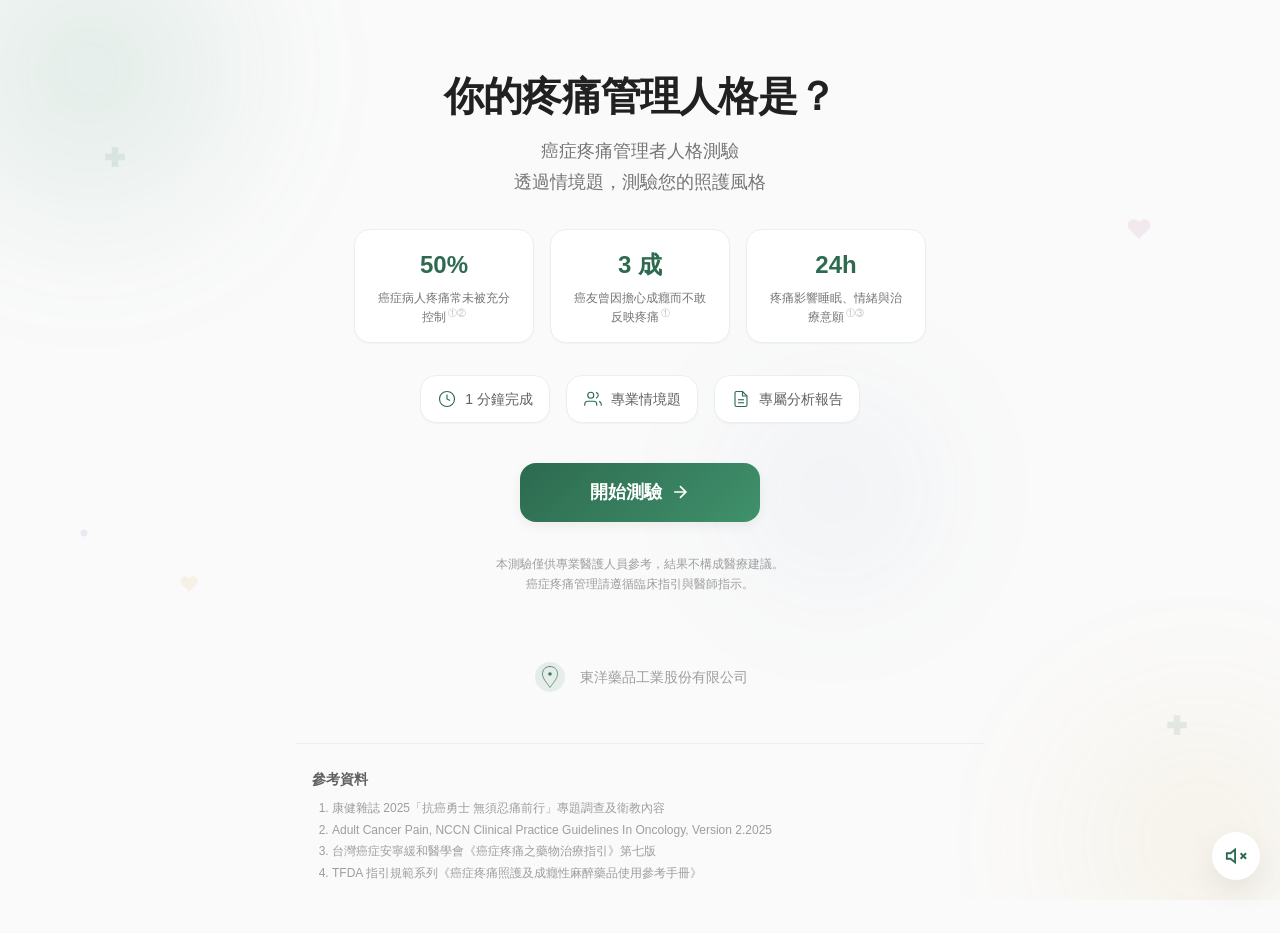
==== commit 88dcefc0: "rebrand: 癌症疼痛管理者人格測驗" ====
--- a/index.html
+++ b/index.html
@@ -3,8 +3,8 @@
 <head>
   <meta charset="UTF-8">
   <meta name="viewport" content="width=device-width, initial-scale=1.0">
-  <meta name="description" content="醫護人員癌症疼痛管理人格測驗 - 了解您的照護風格，提升癌症病患疼痛照護品質">
-  <title>Painkyl | 醫護癌症疼痛管理人格測驗</title>
+  <meta name="description" content="癌症疼痛管理者人格測驗 — 了解您的照護風格，提升癌症病患疼痛照護品質">
+  <title>Painkyl | 癌症疼痛管理者人格測驗</title>
   <link rel="preconnect" href="https://fonts.googleapis.com">
   <link rel="preconnect" href="https://fonts.gstatic.com" crossorigin>
   <link href="https://fonts.googleapis.com/css2?family=Noto+Sans+TC:wght@300;400;500;700;900&display=swap" rel="stylesheet">
@@ -17,10 +17,9 @@
 
       <div class="hero">
         <h1 class="hero-title">
-          <span class="title-line">癌症疼痛管理</span>
-          <span class="title-line title-accent">人格測驗</span>
+          <span class="title-line">你的疼痛管理人格是？</span>
         </h1>
-        <p class="hero-subtitle">透過 3 題情境題，測驗您的照護風格<br>提升癌症病患疼痛照護品質</p>
+        <p class="hero-subtitle">癌症疼痛管理者人格測驗<br>透過情境題，測驗您的照護風格</p>
 
         <div class="pain-facts">
           <div class="fact-item"><span class="fact-stat">50%</span><span class="fact-desc">癌症病人疼痛常未被充分控制<sup class="ref-mark">①②</sup></span></div>
--- a/css/main.css
+++ b/css/main.css
@@ -620,6 +620,39 @@
   margin: calc(-1 * var(--spacing-2)) var(--spacing-2) var(--spacing-8);
 }
 
+.ref-mark {
+  font-size: 0.72em;
+  color: var(--color-gray-400);
+  font-weight: 500;
+  margin-left: 2px;
+  vertical-align: super;
+}
+
+.references-section {
+  padding: var(--spacing-6) var(--spacing-4) var(--spacing-4);
+  border-top: 1px solid var(--color-gray-200);
+  margin-top: var(--spacing-8);
+}
+
+.references-title {
+  font-size: var(--font-size-sm);
+  font-weight: 700;
+  color: var(--color-gray-700);
+  margin-bottom: var(--spacing-2);
+}
+
+.references-list {
+  list-style: decimal;
+  padding-left: var(--spacing-5);
+  margin: 0;
+}
+
+.references-list li {
+  font-size: var(--font-size-xs);
+  color: var(--color-gray-500);
+  line-height: 1.8;
+}
+
 .options-container {
   display: flex;
   flex-direction: column;
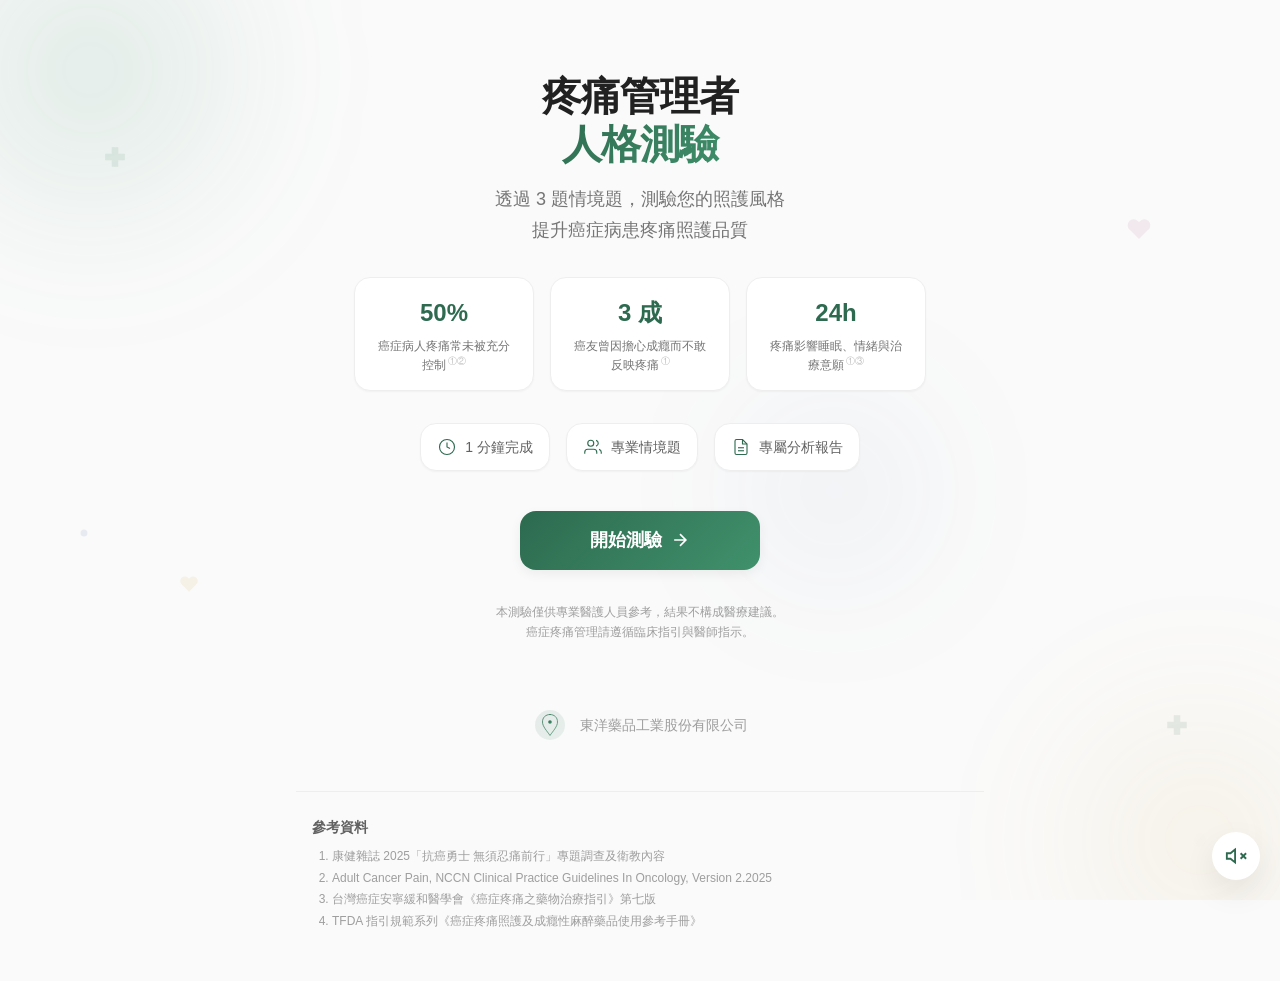
==== commit a3f57577: "hero title revert to two-line layout" ====
--- a/index.html
+++ b/index.html
@@ -17,9 +17,10 @@
 
       <div class="hero">
         <h1 class="hero-title">
-          <span class="title-line">你的疼痛管理人格是？</span>
+          <span class="title-line">疼痛管理者</span>
+          <span class="title-line title-accent">人格測驗</span>
         </h1>
-        <p class="hero-subtitle">癌症疼痛管理者人格測驗<br>透過情境題，測驗您的照護風格</p>
+        <p class="hero-subtitle">透過 3 題情境題，測驗您的照護風格<br>提升癌症病患疼痛照護品質</p>
 
         <div class="pain-facts">
           <div class="fact-item"><span class="fact-stat">50%</span><span class="fact-desc">癌症病人疼痛常未被充分控制<sup class="ref-mark">①②</sup></span></div>
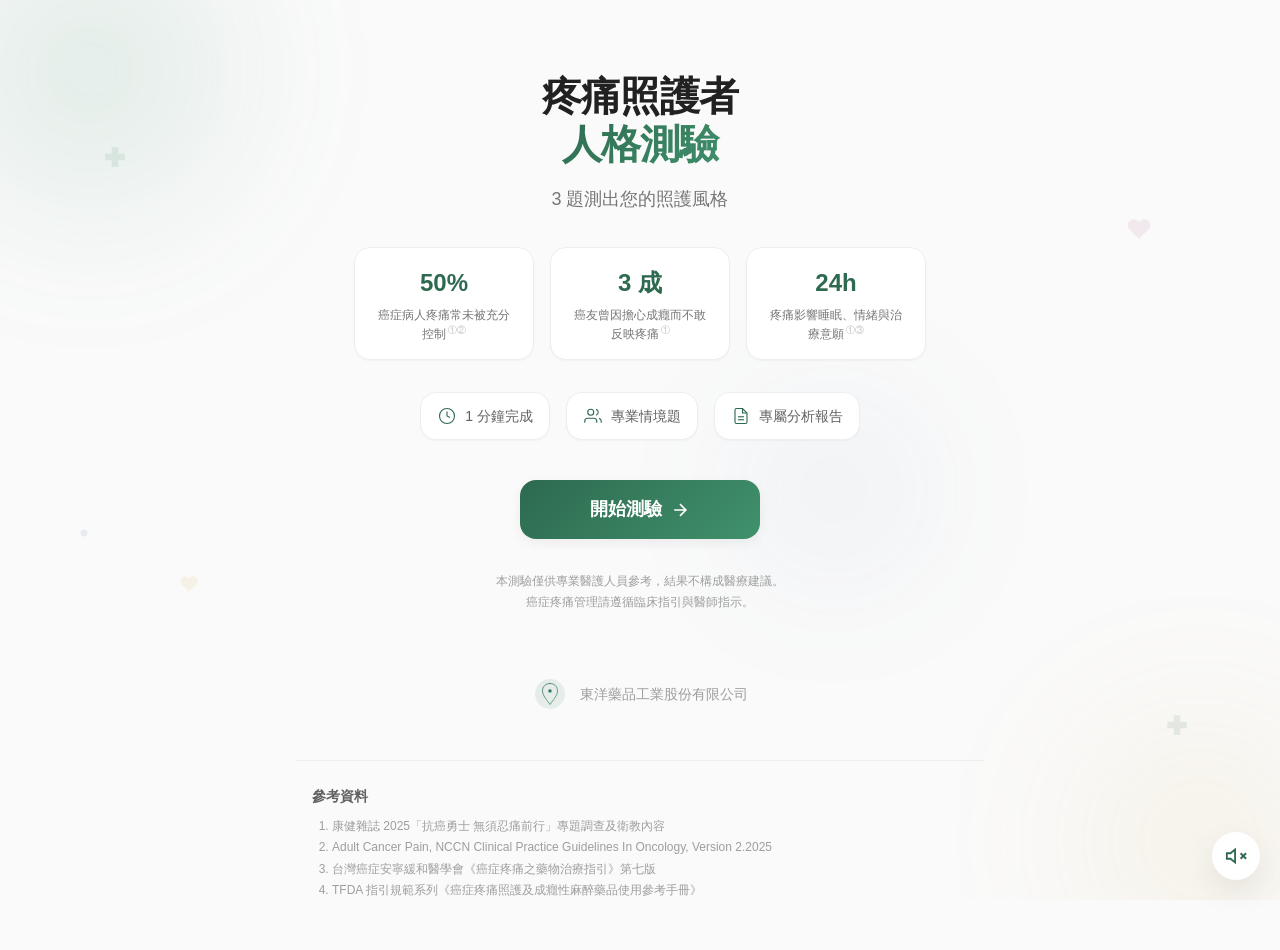
==== commit 668103fd: "hero title + Q1 copy tweak" ====
--- a/index.html
+++ b/index.html
@@ -17,10 +17,10 @@
 
       <div class="hero">
         <h1 class="hero-title">
-          <span class="title-line">疼痛管理者</span>
+          <span class="title-line">疼痛照護者</span>
           <span class="title-line title-accent">人格測驗</span>
         </h1>
-        <p class="hero-subtitle">透過 3 題情境題，測驗您的照護風格<br>提升癌症病患疼痛照護品質</p>
+        <p class="hero-subtitle">3 題測出您的照護風格</p>
 
         <div class="pain-facts">
           <div class="fact-item"><span class="fact-stat">50%</span><span class="fact-desc">癌症病人疼痛常未被充分控制<sup class="ref-mark">①②</sup></span></div>
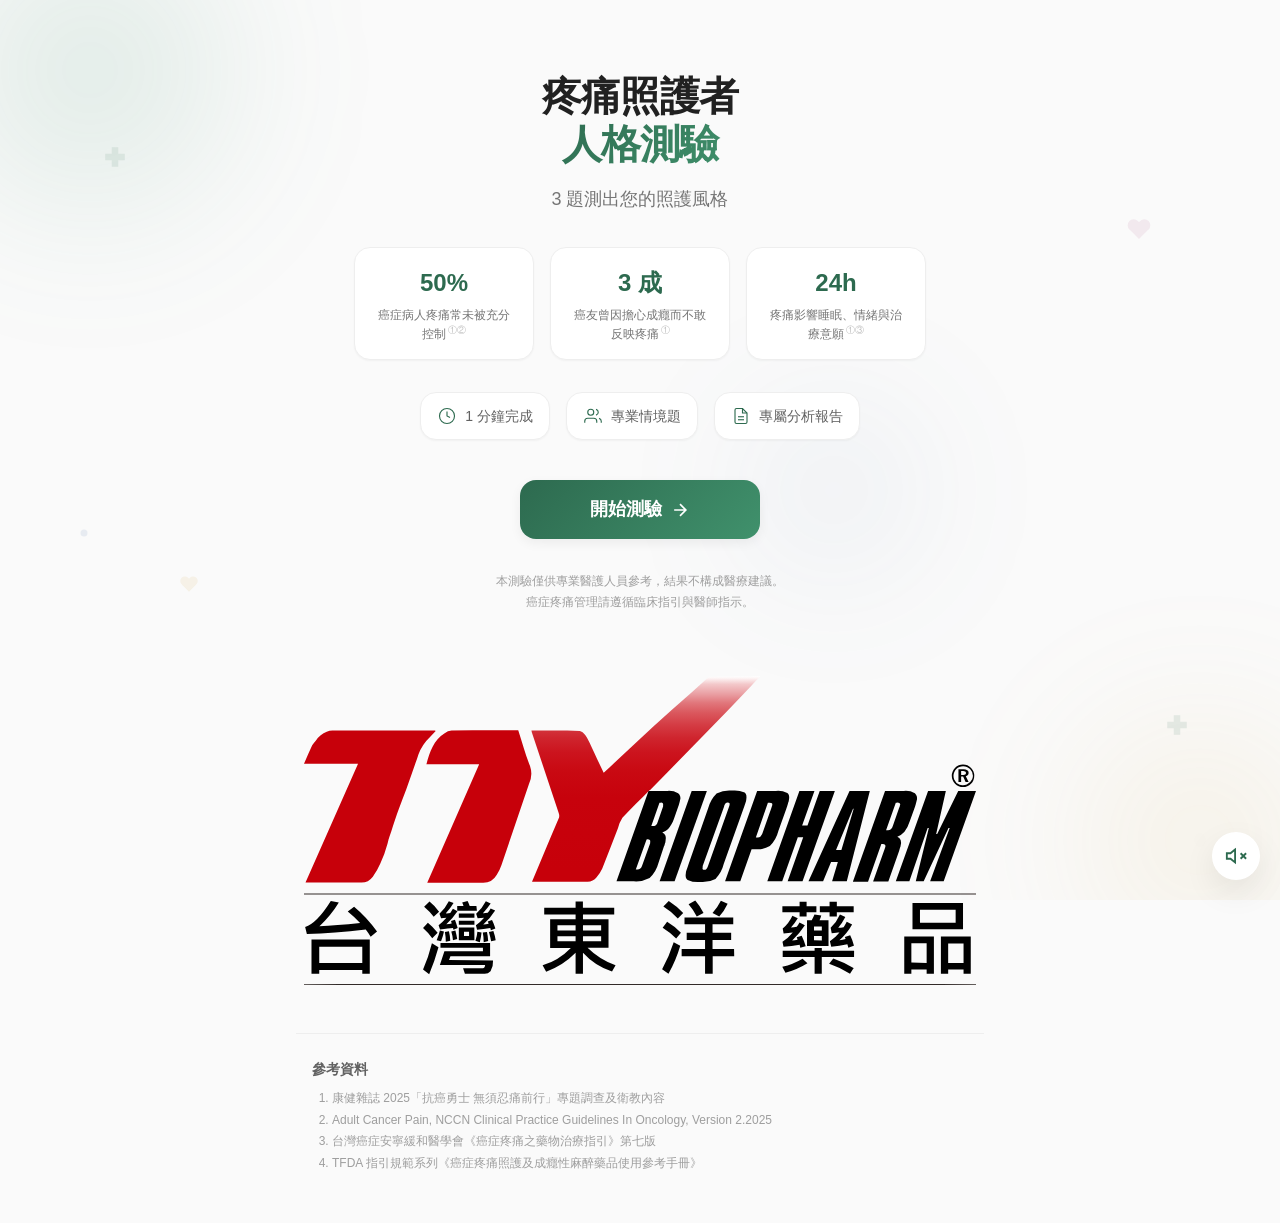
==== commit 6b8fcc75: "add TTY logo SVG, replace footer text" ====
--- a/index.html
+++ b/index.html
@@ -56,13 +56,7 @@
 
       <footer class="page-footer">
         <div class="footer-brand">
-          <svg class="footer-logo" viewBox="0 0 120 120" aria-hidden="true">
-            <defs><linearGradient id="fg" x1="0%" y1="0%" x2="100%" y2="100%"><stop offset="0%" stop-color="#2D6A4F"/><stop offset="100%" stop-color="#40916C"/></linearGradient></defs>
-            <circle cx="60" cy="60" r="50" fill="url(#fg)" opacity="0.1"/>
-            <path d="M60 25 C45 25 35 35 35 50 C35 65 50 80 60 95 C70 80 85 65 85 50 C85 35 75 25 60 25 Z" fill="none" stroke="url(#fg)" stroke-width="2.5" stroke-linecap="round" stroke-linejoin="round"/>
-            <circle cx="60" cy="50" r="6" fill="url(#fg)"/>
-          </svg>
-          <span>東洋藥品工業股份有限公司</span>
+          <img class="footer-logo-img" src="tty-logo.svg" alt="台灣東洋藥品工業股份有限公司">
         </div>
       </footer>
 
